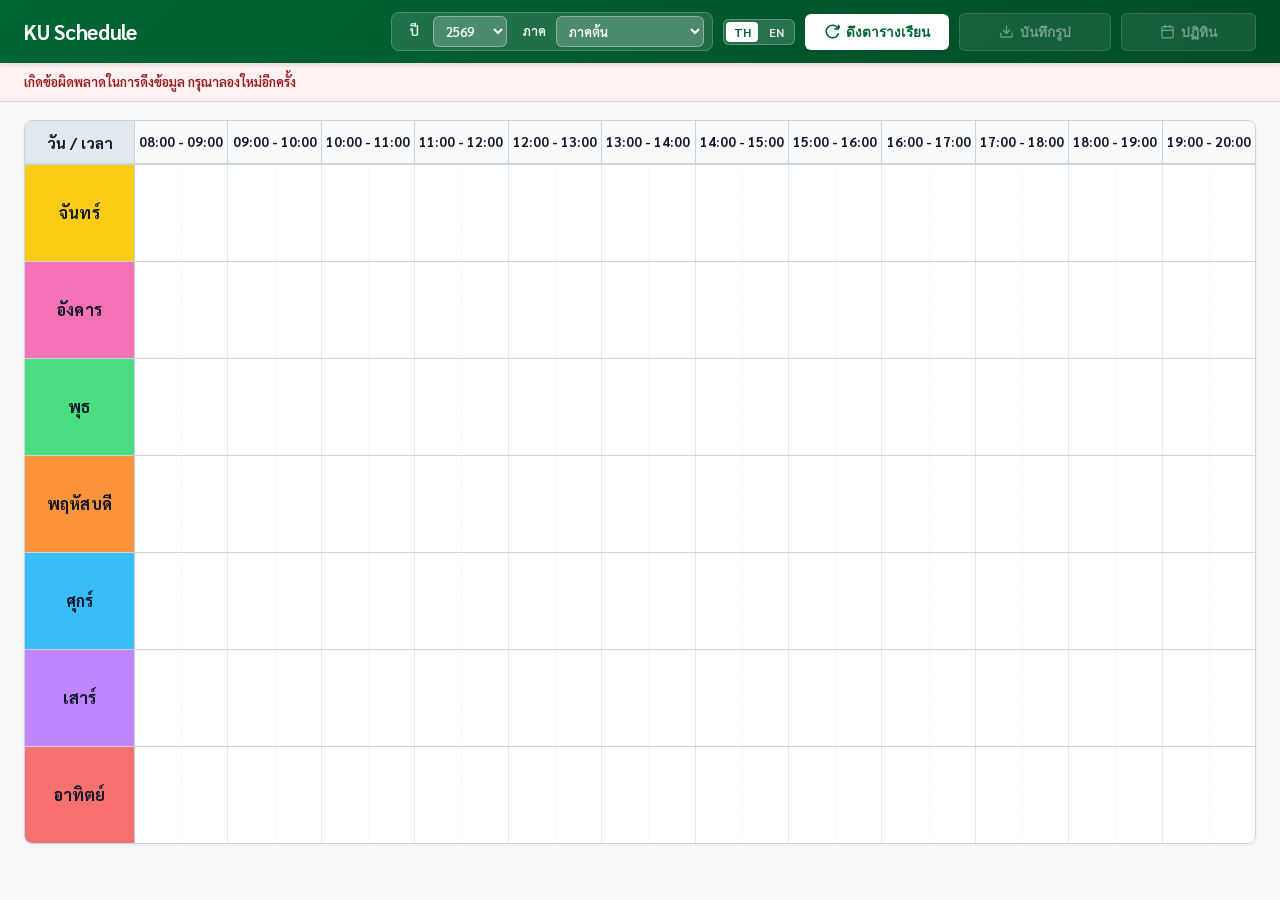
==== index.html @ 439f4f0d "feat: add core application logic, styling, and UI components for KU Schedule" ====
<!DOCTYPE html>
<html lang="th">

<head>
  <meta charset="UTF-8">
  <meta name="viewport" content="width=device-width, initial-scale=1.0">
  <title>KU Schedule - ตารางเรียน มก.</title>
  <link rel="preconnect" href="https://fonts.googleapis.com">
  <link rel="preconnect" href="https://fonts.gstatic.com" crossorigin>
  <link href="https://fonts.googleapis.com/css2?family=Sarabun:wght@400;500;600;700&display=swap" rel="stylesheet">
  <link rel="stylesheet" href="css/base.css">
  <link rel="stylesheet" href="css/header.css">
  <link rel="stylesheet" href="css/grid.css">
  <link rel="stylesheet" href="css/export.css">
  <link rel="stylesheet" href="css/modal.css">
</head>

<body>
  <div class="app-container">
    <header class="app-header">
      <div class="header-left">
        <h1 class="brand-title">KU Schedule</h1>
      </div>
      <div class="header-right">
        <div id="termSelectors" class="term-selectors">
          <div class="selector-item">
            <label for="yearSelect" id="yearLabel" class="selector-label">ปี</label>
            <select id="yearSelect" class="term-select" title="เลือกปีการศึกษา"></select>
          </div>
          <div class="selector-item">
            <label for="semesterSelect" id="semesterLabel" class="selector-label">ภาค</label>
            <select id="semesterSelect" class="term-select" title="เลือกภาคเรียน">
              <option value="1">ภาคต้น</option>
              <option value="2">ภาคปลาย</option>
              <option value="0">ภาคฤดูร้อน</option>
            </select>
          </div>
        </div>

        <div class="lang-switch" id="langSwitch" title="เปลี่ยนภาษา / Switch Language">
          <button type="button" id="langThBtn" class="lang-btn active" title="ภาษาไทย">TH</button>
          <button type="button" id="langEnBtn" class="lang-btn" title="English">EN</button>
        </div>

        <button id="fetchBtn" class="btn btn-primary" title="ดึงข้อมูลตารางเรียนจาก My KU">
          <svg class="icon spin-icon" viewBox="0 0 24 24" width="15" height="15" fill="none" stroke="currentColor" stroke-width="2.5" stroke-linecap="round" stroke-linejoin="round">
            <path d="M21.5 2v6h-6M21.34 15.57a10 10 0 1 1-.57-8.38l5.67-5.19" />
          </svg>
          <span id="fetchBtnText">ดึงตารางเรียน</span>
        </button>

        <button id="exportBtn" class="btn btn-secondary" title="บันทึกตารางเรียนเป็นรูปภาพ (PNG)" disabled>
          <svg class="icon spin-icon-export hidden" viewBox="0 0 24 24" width="15" height="15" fill="none" stroke="currentColor" stroke-width="2.5" stroke-linecap="round" stroke-linejoin="round">
            <path d="M21.5 2v6h-6M21.34 15.57a10 10 0 1 1-.57-8.38l5.67-5.19" />
          </svg>
          <svg class="icon export-default-icon" viewBox="0 0 24 24" width="15" height="15" fill="none" stroke="currentColor" stroke-width="2" stroke-linecap="round" stroke-linejoin="round">
            <path d="M21 15v4a2 2 0 0 1-2 2H5a2 2 0 0 1-2-2v-4" />
            <polyline points="7 10 12 15 17 10" />
            <line x1="12" y1="15" x2="12" y2="3" />
          </svg>
          <span id="exportBtnText">บันทึกรูป</span>
        </button>

        <button id="exportIcsBtn" class="btn btn-secondary" title="ส่งออกตารางเรียนไปยัง Google Calendar (.ics)" disabled>
          <svg class="icon spin-icon-export-ics hidden" viewBox="0 0 24 24" width="15" height="15" fill="none" stroke="currentColor" stroke-width="2.5" stroke-linecap="round" stroke-linejoin="round">
            <path d="M21.5 2v6h-6M21.34 15.57a10 10 0 1 1-.57-8.38l5.67-5.19" />
          </svg>
          <svg class="icon export-ics-default-icon" viewBox="0 0 24 24" width="15" height="15" fill="none" stroke="currentColor" stroke-width="2" stroke-linecap="round" stroke-linejoin="round">
            <rect x="3" y="4" width="18" height="18" rx="2" ry="2" />
            <line x1="16" y1="2" x2="16" y2="6" />
            <line x1="8" y1="2" x2="8" y2="6" />
            <line x1="3" y1="10" x2="21" y2="10" />
          </svg>
          <span id="exportIcsBtnText">ปฏิทิน</span>
        </button>
      </div>
    </header>

    <div id="alertBox" class="alert-box hidden" role="alert">
      <div class="alert-content">
        <span id="alertMessage">กรุณาล็อกอินเข้าสู่ระบบ My KU ที่หน้าเว็บก่อนใช้งาน</span>
      </div>
      <a id="alertLink" href="https://my.ku.th" target="_blank" class="alert-btn">ไปยังหน้า my.ku.th ↗</a>
    </div>

    <main class="schedule-container">
      <div id="scheduleCaptureArea" class="schedule-capture-area">
        <div id="exportHeader" class="export-header hidden-on-screen">
          <div class="export-header-left">
            <div class="export-brand">KU Schedule</div>
          </div>
          <div class="export-header-right">
            <span id="exportTerm" class="export-badge"></span>
          </div>
        </div>

        <div class="schedule-table" id="scheduleTable">
          <div class="time-header-row">
            <div class="day-corner" id="dayCorner">วัน / เวลา</div>
            <div class="hours-track" id="hoursTrack"></div>
          </div>

          <div class="days-body" id="daysBody"></div>
        </div>

        <div id="exportFooter" class="export-footer hidden-on-screen">
          <span id="exportTimestamp">ข้อมูลจาก my.ku.th</span>
          <span id="exportCredit" class="export-credit">สร้างโดย KU Schedule Chrome Extension</span>
        </div>
      </div>
    </main>
  </div>

  <!-- Modal ตั้งค่าการส่งออกปฏิทิน (.ics) -->
  <div id="icsModal" class="modal-backdrop hidden" role="dialog" aria-modal="true" aria-labelledby="icsModalTitle">
    <div class="modal-container">
      <div class="modal-header">
        <div class="modal-title-wrap">
          <h2 id="icsModalTitle" class="modal-title">ตั้งค่าการส่งออกปฏิทิน</h2>
          <p id="icsModalSubtitle" class="modal-subtitle">เลือกรูปแบบชื่อรายการที่จะแสดงใน Google Calendar</p>
        </div>
        <button type="button" id="icsModalCloseBtn" class="modal-close-btn" aria-label="Close" title="ปิด">&times;</button>
      </div>

      <div class="modal-body">
        <div class="modal-field">
          <label for="icsFormatSelect" id="icsFormatLabel" class="modal-label">รูปแบบชื่อวิชา:</label>
          <select id="icsFormatSelect" class="modal-select"></select>
        </div>

        <div class="modal-preview-box">
          <div id="icsPreviewLabel" class="preview-title">ตัวอย่างการแสดงผล:</div>
          <div id="icsPreviewText" class="preview-content"></div>
        </div>

        <div id="modalSyncProgress" class="modal-sync-progress hidden">
          <span class="sync-dot"></span>
          <span id="modalSyncProgressText">กำลังเชื่อมต่อ Google Calendar...</span>
        </div>
      </div>

      <div class="modal-footer">
        <button type="button" id="icsModalCancelBtn" class="btn btn-modal-cancel">ยกเลิก</button>
        <div class="modal-footer-actions">
          <button type="button" id="icsModalDownloadBtn" class="btn btn-modal-download" title="ดาวน์โหลดไฟล์ .ics สำหรับนำเข้าด้วยตนเอง">
            <svg class="icon" viewBox="0 0 24 24" width="15" height="15" fill="none" stroke="currentColor" stroke-width="2" stroke-linecap="round" stroke-linejoin="round">
              <path d="M21 15v4a2 2 0 0 1-2 2H5a2 2 0 0 1-2-2v-4" />
              <polyline points="7 10 12 15 17 10" />
              <line x1="12" y1="15" x2="12" y2="3" />
            </svg>
            <span id="icsModalDownloadBtnText">ดาวน์โหลด .ics</span>
          </button>
          <button type="button" id="icsModalSyncBtn" class="btn btn-modal-confirm" title="ซิงค์ตารางเรียนเข้า Google Calendar โดยตรง">
            <svg class="icon sync-spin-icon spin-icon hidden" viewBox="0 0 24 24" width="15" height="15" fill="none" stroke="currentColor" stroke-width="2.5" stroke-linecap="round" stroke-linejoin="round">
              <path d="M21.5 2v6h-6M21.34 15.57a10 10 0 1 1-.57-8.38l5.67-5.19" />
            </svg>
            <svg class="icon gcal-icon" viewBox="0 0 24 24" width="15" height="15" fill="none" stroke="currentColor" stroke-width="2" stroke-linecap="round" stroke-linejoin="round">
              <rect x="3" y="4" width="18" height="18" rx="2" ry="2" />
              <line x1="16" y1="2" x2="16" y2="6" />
              <line x1="8" y1="2" x2="8" y2="6" />
              <line x1="3" y1="10" x2="21" y2="10" />
            </svg>
            <span id="icsModalSyncBtnText">ซิงค์เข้า Google Calendar</span>
          </button>
        </div>
      </div>
    </div>
  </div>

  <script src="lib/html2canvas.min.js"></script>
  <script src="js/i18n.js"></script>
  <script src="js/utils.js"></script>
  <script src="js/storage.js"></script>
  <script src="js/api.js"></script>
  <script src="js/grid.js"></script>
  <script src="js/export-png.js"></script>
  <script src="js/export-ics.js"></script>
  <script src="js/google-calendar.js"></script>
  <script src="js/app.js"></script>
</body>

</html>
---- css/base.css ----
:root {
  --ku-green: #006633;
  --ku-green-dark: #004d26;
  --bg-main: #f8fafc;
  --border-color: #cbd5e1;
  --text-main: #1e293b;
  --text-muted: #64748b;
  --font-sans: "Sarabun", "Leelawadee UI", "Thonburi", -apple-system, sans-serif;
}

* {
  box-sizing: border-box;
  margin: 0;
  padding: 0;
}

body {
  width: 100%;
  min-width: 900px;
  min-height: 100vh;
  background-color: var(--bg-main);
  color: var(--text-main);
  font-family: var(--font-sans);
  font-size: 14.5px;
  line-height: 1.4;
  overflow-x: auto;
  overflow-y: auto;
  user-select: none;
  -webkit-font-smoothing: antialiased;
  -moz-osx-font-smoothing: grayscale;
  text-rendering: optimizeLegibility;
}

.hidden {
  display: none !important;
}

.hidden-on-screen {
  display: none !important;
}

.app-container {
  width: 100%;
  margin: 0 auto;
  padding-bottom: 30px;
}

/* Alert Box */
.alert-box {
  display: flex;
  align-items: center;
  justify-content: space-between;
  background-color: #fef2f2;
  border-bottom: 1px solid #fecaca;
  color: #991b1b;
  padding: 10px 24px;
  font-size: 13px;
}

.alert-box.alert-success {
  background-color: #f0fdf4;
  border-bottom: 1px solid #bbf7d0;
  color: #166534;
}

.alert-content {
  font-weight: 600;
}

.alert-btn {
  background-color: #dc2626;
  color: #ffffff;
  padding: 5px 12px;
  border-radius: 4px;
  text-decoration: none;
  font-weight: 600;
  font-size: 12px;
}

.alert-btn:hover {
  background-color: #b91c1c;
}
---- css/header.css ----
.app-header {
  display: flex;
  justify-content: space-between;
  align-items: center;
  padding: 12px 24px;
  background: linear-gradient(135deg, var(--ku-green) 0%, var(--ku-green-dark) 100%);
  color: #ffffff;
  box-shadow: 0 2px 5px rgba(0, 0, 0, 0.12);
  position: sticky;
  top: 0;
  z-index: 50;
}

.header-left {
  display: flex;
  align-items: center;
  gap: 16px;
  min-width: 0;
  flex: 1;
}

.brand-title {
  font-size: 21px;
  font-weight: 700;
  letter-spacing: -0.3px;
  white-space: nowrap;
}

.header-right {
  display: flex;
  align-items: center;
  gap: 10px;
  flex-shrink: 0;
}

.term-selectors {
  display: flex;
  align-items: center;
  gap: 10px;
  background-color: rgba(255, 255, 255, 0.12);
  padding: 3px 8px;
  border-radius: 8px;
  border: 1px solid rgba(255, 255, 255, 0.2);
}

.selector-item {
  display: flex;
  align-items: center;
  gap: 5px;
}

.selector-label {
  font-size: 13px;
  font-weight: 600;
  color: #f0fdf4;
  white-space: nowrap;
  display: inline-block;
  text-align: center;
}

#yearLabel {
  min-width: 28px;
}

#semesterLabel {
  min-width: 34px;
}

.term-select {
  background-color: rgba(255, 255, 255, 0.2);
  color: #ffffff;
  border: 1px solid rgba(255, 255, 255, 0.35);
  border-radius: 6px;
  padding: 5px 8px;
  font-size: 13px;
  font-family: var(--font-sans);
  font-weight: 600;
  cursor: pointer;
  outline: none;
  transition: all 0.15s ease;
  box-sizing: border-box;
}

#yearSelect {
  width: 74px;
  min-width: 74px;
}

#semesterSelect {
  width: 148px;
  min-width: 148px;
}

.term-select:hover {
  background-color: rgba(255, 255, 255, 0.28);
}

.term-select:focus {
  border-color: #ffffff;
  background-color: rgba(255, 255, 255, 0.25);
  box-shadow: 0 0 0 2px rgba(255, 255, 255, 0.25);
}

.term-select option {
  background-color: #ffffff;
  color: #1e293b;
  font-weight: 500;
}

.lang-switch {
  display: flex;
  align-items: center;
  background-color: rgba(255, 255, 255, 0.16);
  border: 1px solid rgba(255, 255, 255, 0.25);
  border-radius: 6px;
  padding: 2px;
  gap: 2px;
  flex-shrink: 0;
}

.lang-btn {
  background: transparent;
  border: none;
  color: rgba(255, 255, 255, 0.85);
  font-family: var(--font-sans);
  font-size: 12px;
  font-weight: 700;
  padding: 4px 0;
  width: 32px;
  min-width: 32px;
  text-align: center;
  border-radius: 4px;
  cursor: pointer;
  transition: all 0.15s ease;
  line-height: 1;
  display: inline-flex;
  align-items: center;
  justify-content: center;
}

.lang-btn:hover {
  color: #ffffff;
  background-color: rgba(255, 255, 255, 0.15);
}

.lang-btn.active {
  background-color: #ffffff;
  color: var(--ku-green);
  box-shadow: 0 1px 2px rgba(0, 0, 0, 0.12);
}

/* Header Action Buttons */
.btn {
  display: inline-flex;
  align-items: center;
  justify-content: center;
  gap: 6px;
  padding: 7px 14px;
  font-size: 13.5px;
  font-weight: 600;
  border-radius: 6px;
  border: none;
  cursor: pointer;
  transition: all 0.15s ease;
  white-space: nowrap;
  flex-shrink: 0;
  box-sizing: border-box;
}

#fetchBtn {
  width: 144px;
  min-width: 144px;
}

#exportBtn {
  width: 152px;
  min-width: 152px;
}

#exportIcsBtn {
  width: 135px;
  min-width: 135px;
}

.btn .icon {
  flex-shrink: 0;
}

.btn-primary {
  background-color: #ffffff;
  color: var(--ku-green);
  box-shadow: 0 1px 3px rgba(0, 0, 0, 0.1);
}

.btn-primary:hover {
  background-color: #f1f5f9;
  transform: translateY(-1px);
}

.btn-primary:disabled {
  opacity: 0.7;
  cursor: not-allowed;
}

.btn-secondary {
  background-color: rgba(255, 255, 255, 0.18);
  color: #ffffff;
  border: 1px solid rgba(255, 255, 255, 0.35);
}

.btn-secondary:hover:not(:disabled) {
  background-color: rgba(255, 255, 255, 0.28);
  transform: translateY(-1px);
}

.btn-secondary:disabled {
  opacity: 0.45;
  cursor: not-allowed;
  transform: none;
}

@keyframes spin {
  100% {
    transform: rotate(360deg);
  }
}

.spin-icon.spinning,
.spin-icon-export.spinning,
.spin-icon-export-ics.spinning {
  animation: spin 0.8s linear infinite;
}
---- css/grid.css ----
.schedule-container {
  padding: 18px 24px;
}

.schedule-capture-area {
  width: 100%;
}

.schedule-table {
  background-color: #ffffff;
  border: 1px solid var(--border-color);
  border-radius: 8px;
  overflow: hidden;
  box-shadow: 0 1px 4px rgba(0, 0, 0, 0.06);
}

.time-header-row {
  display: flex;
  height: 44px;
  background-color: #f1f5f9;
  border-bottom: 2px solid var(--border-color);
  font-weight: 700;
  color: #0f172a;
}

.day-corner {
  width: 110px;
  min-width: 110px;
  max-width: 110px;
  flex-shrink: 0;
  box-sizing: border-box;
  display: flex;
  align-items: center;
  justify-content: center;
  border-right: 1px solid var(--border-color);
  background-color: #e2e8f0;
  font-size: 15px;
  font-weight: 700;
  color: #0f172a;
}

.hours-track {
  flex: 1;
  display: flex;
}

.hour-cell {
  flex: 1;
  display: flex;
  align-items: center;
  justify-content: center;
  padding: 2px 4px;
  border-right: 1px solid var(--border-color);
  color: #0f172a;
  text-align: center;
  background-color: #f8fafc;
  position: relative;
  overflow: hidden;
}

.hour-cell:last-child {
  border-right: none;
}

.period-range {
  font-size: 13.5px;
  font-weight: 700;
  color: #0f172a;
  line-height: 1.2;
  white-space: nowrap;
}

.days-body {
  display: flex;
  flex-direction: column;
}

.day-row {
  display: flex;
  min-height: 96px;
  border-bottom: 1px solid var(--border-color);
  position: relative;
  background-color: #ffffff;
}

.day-row:last-child {
  border-bottom: none;
}

.day-label {
  width: 110px;
  min-width: 110px;
  max-width: 110px;
  flex-shrink: 0;
  box-sizing: border-box;
  display: flex;
  align-items: center;
  justify-content: center;
  border-right: 1px solid var(--border-color);
  font-weight: 700;
  font-size: 16px;
  letter-spacing: 0.2px;
  background-color: #f8fafc;
  color: #0f172a;
}

.day-mon .day-label {
  background-color: #FACC15;
  color: #0f172a;
}

.day-tue .day-label {
  background-color: #F472B6;
  color: #0f172a;
}

.day-wed .day-label {
  background-color: #4ADE80;
  color: #0f172a;
}

.day-thu .day-label {
  background-color: #FB923C;
  color: #0f172a;
}

.day-fri .day-label {
  background-color: #38BDF8;
  color: #0f172a;
}

.day-sat .day-label {
  background-color: #C084FC;
  color: #0f172a;
}

.day-sun .day-label {
  background-color: #F87171;
  color: #0f172a;
}

.day-track {
  flex: 1;
  position: relative;
  min-height: 96px;
}

.day-track-bg {
  position: absolute;
  top: 0;
  left: 0;
  right: 0;
  bottom: 0;
  display: flex;
  pointer-events: none;
}

.day-track-col {
  flex: 1;
  border-right: 1px solid #e2e8f0;
  height: 100%;
  position: relative;
}

.day-track-col::after {
  content: "";
  position: absolute;
  left: 50%;
  top: 0;
  bottom: 0;
  border-right: 1px dashed #f1f5f9;
  pointer-events: none;
}

.day-track-col:last-child {
  border-right: none;
}

.course-block {
  position: absolute;
  top: 5px;
  height: calc(100% - 10px);
  border-radius: 6px;
  border-left: 5px solid;
  padding: 4px 10px;
  overflow: hidden;
  display: flex;
  flex-direction: column;
  justify-content: center;
  gap: 2px;
  box-shadow: 0 1px 3px rgba(0, 0, 0, 0.1);
  text-align: center;
  color: #0f172a;
}

.course-code {
  font-size: 14.5px;
  font-weight: 600;
  white-space: nowrap;
  overflow: hidden;
  text-overflow: ellipsis;
  line-height: 1.25;
  text-align: center;
  letter-spacing: 0.1px;
  color: #0f172a;
  padding: 0 2px;
}

.course-name {
  font-size: 14px;
  font-weight: 600;
  white-space: nowrap;
  overflow: hidden;
  text-overflow: ellipsis;
  line-height: 1.35;
  text-align: center;
  color: #0f172a;
  padding: 1px 4px 3px 4px;
}

.course-meta {
  font-size: 13px;
  font-weight: 600;
  white-space: nowrap;
  overflow: hidden;
  text-overflow: ellipsis;
  line-height: 1.25;
  text-align: center;
  color: #0f172a;
  padding: 0 2px;
}
---- css/export.css ----
.export-header {
  display: none;
  background: var(--ku-green);
  color: #ffffff;
  padding: 16px 22px;
  border-radius: 8px 8px 0 0;
  justify-content: space-between;
  align-items: center;
}

.export-brand {
  font-size: 20px;
  font-weight: 700;
  letter-spacing: -0.3px;
}

.export-header-right {
  display: flex;
  align-items: center;
  gap: 12px;
}

.export-badge {
  background: rgba(255, 255, 255, 0.22);
  padding: 5px 12px;
  border-radius: 4px;
  font-size: 13px;
  font-weight: 600;
}

.export-footer {
  display: none;
  background: #f8fafc;
  border: 1px solid var(--border-color);
  border-top: none;
  padding: 10px 20px;
  border-radius: 0 0 8px 8px;
  justify-content: space-between;
  align-items: center;
  font-size: 11px;
  color: var(--text-muted);
}

.export-credit {
  font-weight: 500;
}

.is-exporting .export-header {
  display: flex !important;
}

.is-exporting .export-footer {
  display: flex !important;
}
---- css/modal.css ----
/* ==========================================================================
   ICS Export Modal
   ========================================================================== */
.modal-backdrop {
  position: fixed;
  top: 0;
  left: 0;
  width: 100vw;
  height: 100vh;
  background-color: rgba(15, 23, 42, 0.5);
  backdrop-filter: blur(4px);
  -webkit-backdrop-filter: blur(4px);
  display: flex;
  align-items: center;
  justify-content: center;
  z-index: 1000;
  animation: modalFadeIn 0.15s ease-out;
}

.modal-container {
  background: #ffffff;
  border-radius: 12px;
  width: 92%;
  max-width: 520px;
  box-shadow: 0 20px 25px -5px rgba(0, 0, 0, 0.15), 0 10px 10px -5px rgba(0, 0, 0, 0.04);
  border: 1px solid #e2e8f0;
  overflow: hidden;
  animation: modalScaleUp 0.15s ease-out;
}

@keyframes modalFadeIn {
  from { opacity: 0; }
  to { opacity: 1; }
}

@keyframes modalScaleUp {
  from { opacity: 0; transform: scale(0.95); }
  to { opacity: 1; transform: scale(1); }
}

.modal-header {
  display: flex;
  justify-content: space-between;
  align-items: flex-start;
  padding: 18px 20px 14px;
  border-bottom: 1px solid #f1f5f9;
}

.modal-title-wrap {
  min-width: 0;
}

.modal-title {
  font-size: 16px;
  font-weight: 700;
  color: #0f172a;
}

.modal-subtitle {
  font-size: 13px;
  color: var(--text-muted);
  margin-top: 3px;
}

.modal-close-btn {
  background: transparent;
  border: none;
  font-size: 22px;
  line-height: 1;
  color: #94a3b8;
  cursor: pointer;
  border-radius: 6px;
  padding: 2px 6px;
  transition: all 0.15s;
}

.modal-close-btn:hover {
  color: #0f172a;
  background-color: #f1f5f9;
}

.modal-body {
  padding: 18px 20px;
  display: flex;
  flex-direction: column;
  gap: 14px;
}

.modal-field {
  display: flex;
  flex-direction: column;
  gap: 6px;
}

.modal-label {
  font-size: 13px;
  font-weight: 600;
  color: #334155;
}

.modal-select {
  padding: 9px 12px;
  border-radius: 6px;
  border: 1.5px solid #cbd5e1;
  font-size: 13.5px;
  font-family: var(--font-sans);
  color: #1e293b;
  background-color: #ffffff;
  outline: none;
  transition: all 0.15s;
  cursor: pointer;
}

.modal-select:hover {
  border-color: #94a3b8;
}

.modal-select:focus {
  border-color: var(--ku-green);
  box-shadow: 0 0 0 3px rgba(0, 102, 51, 0.15);
}

.modal-select option {
  font-weight: 500;
  color: #1e293b;
  background-color: #ffffff;
  padding: 4px 6px;
}

.modal-preview-box {
  background: #f8fafc;
  border: 1px dashed #cbd5e1;
  border-radius: 8px;
  padding: 12px 14px;
}

.preview-title {
  font-size: 11.5px;
  font-weight: 600;
  text-transform: uppercase;
  letter-spacing: 0.5px;
  color: #64748b;
  margin-bottom: 5px;
}

.preview-content {
  font-size: 14px;
  font-weight: 600;
  color: var(--ku-green-dark);
  word-break: break-word;
}

.modal-footer {
  display: flex;
  justify-content: space-between;
  align-items: center;
  gap: 12px;
  padding: 14px 20px 18px;
  border-top: 1px solid #f1f5f9;
  background: #fafafa;
}

.modal-footer-actions {
  display: flex;
  align-items: center;
  gap: 8px;
}

.btn-modal-cancel {
  background: transparent;
  color: #64748b;
  border: 1px solid #cbd5e1;
  padding: 8px 14px;
  font-size: 13.5px;
  white-space: nowrap;
}

.btn-modal-cancel:hover {
  background-color: #f1f5f9;
  border-color: #94a3b8;
  color: #0f172a;
}

.btn-modal-download {
  background: #ffffff;
  color: var(--ku-green-dark);
  border: 1.5px solid var(--ku-green);
  padding: 8px 14px;
  font-size: 13.5px;
  font-weight: 600;
  display: inline-flex;
  align-items: center;
  gap: 6px;
  border-radius: 6px;
  cursor: pointer;
  transition: all 0.15s;
  box-shadow: 0 1px 2px rgba(0, 102, 51, 0.06);
  white-space: nowrap;
}

.btn-modal-download:hover {
  background-color: #f0fdf4;
  border-color: var(--ku-green-dark);
  color: var(--ku-green-dark);
}

.modal-sync-progress {
  display: flex;
  align-items: center;
  gap: 8px;
  background-color: #f0fdf4;
  border: 1px solid #bbf7d0;
  border-radius: 6px;
  padding: 9px 12px;
  font-size: 13px;
  color: #166534;
  font-weight: 500;
  animation: modalFadeIn 0.2s ease-out;
}

.sync-dot {
  width: 8px;
  height: 8px;
  background-color: var(--ku-green);
  border-radius: 50%;
  flex-shrink: 0;
  animation: pulseDot 1s infinite alternate;
}

@keyframes pulseDot {
  from { opacity: 0.3; transform: scale(0.85); }
  to { opacity: 1; transform: scale(1.15); }
}

.btn-modal-confirm {
  background-color: var(--ku-green);
  color: #ffffff;
  border: none;
  padding: 8px 16px;
  font-size: 13.5px;
  font-weight: 600;
  display: inline-flex;
  align-items: center;
  gap: 6px;
  box-shadow: 0 1px 2px rgba(0, 0, 0, 0.08);
  white-space: nowrap;
}

.btn-modal-confirm:hover {
  background-color: var(--ku-green-dark);
}
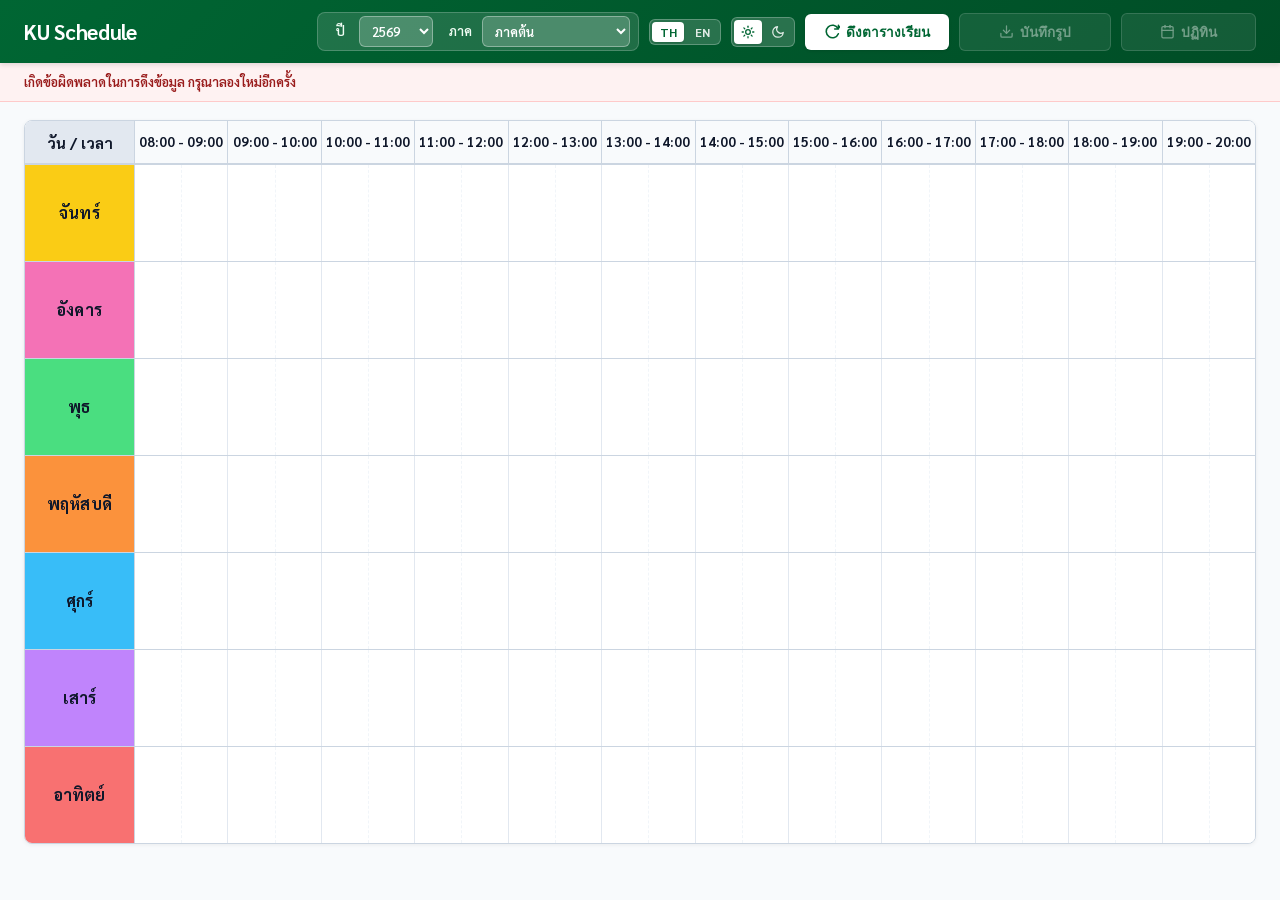
==== commit ed98ae2a: "feat: add initial project structure and UI styles for KU Schedule" ====
--- a/index.html
+++ b/index.html
@@ -42,6 +42,27 @@
           <button type="button" id="langEnBtn" class="lang-btn" title="English">EN</button>
         </div>
 
+        <div class="theme-switch" id="themeSwitch" title="เปลี่ยนธีม สว่าง/มืด / Switch Theme">
+          <button type="button" id="themeLightBtn" class="theme-btn active" title="โหมดสว่าง (ขาว)" aria-label="โหมดสว่าง">
+            <svg class="icon icon-sun" viewBox="0 0 24 24" width="14" height="14" fill="none" stroke="currentColor" stroke-width="2.2" stroke-linecap="round" stroke-linejoin="round">
+              <circle cx="12" cy="12" r="4"></circle>
+              <line x1="12" y1="2" x2="12" y2="4"></line>
+              <line x1="12" y1="20" x2="12" y2="22"></line>
+              <line x1="4.93" y1="4.93" x2="6.34" y2="6.34"></line>
+              <line x1="17.66" y1="17.66" x2="19.07" y2="19.07"></line>
+              <line x1="2" y1="12" x2="4" y2="12"></line>
+              <line x1="20" y1="12" x2="22" y2="12"></line>
+              <line x1="4.93" y1="19.07" x2="6.34" y2="17.66"></line>
+              <line x1="17.66" y1="6.34" x2="19.07" y2="4.93"></line>
+            </svg>
+          </button>
+          <button type="button" id="themeDarkBtn" class="theme-btn" title="โหมดมืด (ดำ)" aria-label="โหมดมืด">
+            <svg class="icon icon-moon" viewBox="0 0 24 24" width="14" height="14" fill="none" stroke="currentColor" stroke-width="2.2" stroke-linecap="round" stroke-linejoin="round">
+              <path d="M21 12.79A9 9 0 1 1 11.21 3 7 7 0 0 0 21 12.79z"></path>
+            </svg>
+          </button>
+        </div>
+
         <button id="fetchBtn" class="btn btn-primary" title="ดึงข้อมูลตารางเรียนจาก My KU">
           <svg class="icon spin-icon" viewBox="0 0 24 24" width="15" height="15" fill="none" stroke="currentColor" stroke-width="2.5" stroke-linecap="round" stroke-linejoin="round">
             <path d="M21.5 2v6h-6M21.34 15.57a10 10 0 1 1-.57-8.38l5.67-5.19" />
@@ -142,7 +163,7 @@
       <div class="modal-footer">
         <button type="button" id="icsModalCancelBtn" class="btn btn-modal-cancel">ยกเลิก</button>
         <div class="modal-footer-actions">
-          <button type="button" id="icsModalDownloadBtn" class="btn btn-modal-download" title="ดาวน์โหลดไฟล์ .ics สำหรับนำเข้าด้วยตนเอง">
+          <button type="button" id="icsModalDownloadBtn" class="btn btn-modal-confirm" title="ดาวน์โหลดไฟล์ .ics สำหรับนำเข้าด้วยตนเอง">
             <svg class="icon" viewBox="0 0 24 24" width="15" height="15" fill="none" stroke="currentColor" stroke-width="2" stroke-linecap="round" stroke-linejoin="round">
               <path d="M21 15v4a2 2 0 0 1-2 2H5a2 2 0 0 1-2-2v-4" />
               <polyline points="7 10 12 15 17 10" />
@@ -150,7 +171,7 @@
             </svg>
             <span id="icsModalDownloadBtnText">ดาวน์โหลด .ics</span>
           </button>
-          <button type="button" id="icsModalSyncBtn" class="btn btn-modal-confirm" title="ซิงค์ตารางเรียนเข้า Google Calendar โดยตรง">
+          <button type="button" id="icsModalSyncBtn" class="btn btn-modal-confirm hidden" title="ซิงค์ตารางเรียนเข้า Google Calendar โดยตรง" style="display: none;">
             <svg class="icon sync-spin-icon spin-icon hidden" viewBox="0 0 24 24" width="15" height="15" fill="none" stroke="currentColor" stroke-width="2.5" stroke-linecap="round" stroke-linejoin="round">
               <path d="M21.5 2v6h-6M21.34 15.57a10 10 0 1 1-.57-8.38l5.67-5.19" />
             </svg>
--- a/css/base.css
+++ b/css/base.css
@@ -6,6 +6,13 @@
   --text-main: #1e293b;
   --text-muted: #64748b;
   --font-sans: "Sarabun", "Leelawadee UI", "Thonburi", -apple-system, sans-serif;
+}
+
+[data-theme="dark"] {
+  --bg-main: #0b1120;
+  --border-color: #334155;
+  --text-main: #f1f5f9;
+  --text-muted: #94a3b8;
 }
 
 * {
@@ -80,3 +87,15 @@
 .alert-btn:hover {
   background-color: #b91c1c;
 }
+
+[data-theme="dark"] .alert-box {
+  background-color: #450a0a;
+  border-bottom: 1px solid #7f1d1d;
+  color: #fca5a5;
+}
+
+[data-theme="dark"] .alert-box.alert-success {
+  background-color: #052e16;
+  border-bottom: 1px solid #14532d;
+  color: #86efac;
+}
--- a/css/header.css
+++ b/css/header.css
@@ -149,6 +149,46 @@
   box-shadow: 0 1px 2px rgba(0, 0, 0, 0.12);
 }
 
+.theme-switch {
+  display: flex;
+  align-items: center;
+  background-color: rgba(255, 255, 255, 0.16);
+  border: 1px solid rgba(255, 255, 255, 0.25);
+  border-radius: 6px;
+  padding: 2px;
+  gap: 2px;
+  flex-shrink: 0;
+}
+
+.theme-btn {
+  background: transparent;
+  border: none;
+  color: rgba(255, 255, 255, 0.85);
+  padding: 4px 0;
+  width: 28px;
+  min-width: 28px;
+  height: 24px;
+  text-align: center;
+  border-radius: 4px;
+  cursor: pointer;
+  transition: all 0.15s ease;
+  line-height: 1;
+  display: inline-flex;
+  align-items: center;
+  justify-content: center;
+}
+
+.theme-btn:hover {
+  color: #ffffff;
+  background-color: rgba(255, 255, 255, 0.15);
+}
+
+.theme-btn.active {
+  background-color: #ffffff;
+  color: var(--ku-green);
+  box-shadow: 0 1px 2px rgba(0, 0, 0, 0.12);
+}
+
 /* Header Action Buttons */
 .btn {
   display: inline-flex;
@@ -230,3 +270,60 @@
 .spin-icon-export-ics.spinning {
   animation: spin 0.8s linear infinite;
 }
+
+/* Dark Theme Overrides for Header */
+[data-theme="dark"] .app-header {
+  background: linear-gradient(135deg, #063d21 0%, #031e11 100%);
+  box-shadow: 0 2px 8px rgba(0, 0, 0, 0.4);
+  border-bottom: 1px solid #14532d;
+}
+
+[data-theme="dark"] .term-selectors {
+  background-color: rgba(0, 0, 0, 0.25);
+  border-color: rgba(255, 255, 255, 0.15);
+}
+
+[data-theme="dark"] .term-select {
+  background-color: rgba(0, 0, 0, 0.35);
+  border-color: rgba(255, 255, 255, 0.2);
+}
+
+[data-theme="dark"] .term-select:hover {
+  background-color: rgba(0, 0, 0, 0.5);
+}
+
+[data-theme="dark"] .term-select option {
+  background-color: #0f172a;
+  color: #f1f5f9;
+}
+
+[data-theme="dark"] .lang-switch,
+[data-theme="dark"] .theme-switch {
+  background-color: rgba(0, 0, 0, 0.25);
+  border-color: rgba(255, 255, 255, 0.15);
+}
+
+[data-theme="dark"] .lang-btn.active,
+[data-theme="dark"] .theme-btn.active {
+  background-color: #1e293b;
+  color: #34d399;
+  box-shadow: 0 1px 3px rgba(0, 0, 0, 0.3);
+}
+
+[data-theme="dark"] .btn-primary {
+  background-color: #f1f5f9;
+  color: #064e3b;
+}
+
+[data-theme="dark"] .btn-primary:hover {
+  background-color: #ffffff;
+}
+
+[data-theme="dark"] .btn-secondary {
+  background-color: rgba(255, 255, 255, 0.12);
+  border-color: rgba(255, 255, 255, 0.22);
+}
+
+[data-theme="dark"] .btn-secondary:hover:not(:disabled) {
+  background-color: rgba(255, 255, 255, 0.22);
+}
--- a/css/grid.css
+++ b/css/grid.css
@@ -181,7 +181,7 @@
   top: 5px;
   height: calc(100% - 10px);
   border-radius: 6px;
-  border-left: 5px solid;
+  border-left: 5px solid transparent;
   padding: 4px 10px;
   overflow: hidden;
   display: flex;
@@ -193,6 +193,49 @@
   color: #0f172a;
 }
 
+/* Light Theme Course Block Colors */
+.course-mon {
+  background-color: #FEF08A;
+  border-left-color: #CA8A04;
+  color: #0f172a;
+}
+
+.course-tue {
+  background-color: #FBCFE8;
+  border-left-color: #DB2777;
+  color: #0f172a;
+}
+
+.course-wed {
+  background-color: #BBF7D0;
+  border-left-color: #16A34A;
+  color: #0f172a;
+}
+
+.course-thu {
+  background-color: #FED7AA;
+  border-left-color: #EA580C;
+  color: #0f172a;
+}
+
+.course-fri {
+  background-color: #BAE6FD;
+  border-left-color: #0284C7;
+  color: #0f172a;
+}
+
+.course-sat {
+  background-color: #E9D5FF;
+  border-left-color: #9333EA;
+  color: #0f172a;
+}
+
+.course-sun {
+  background-color: #FECACA;
+  border-left-color: #DC2626;
+  color: #0f172a;
+}
+
 .course-code {
   font-size: 14.5px;
   font-weight: 600;
@@ -229,3 +272,140 @@
   color: #0f172a;
   padding: 0 2px;
 }
+
+/* ==========================================================================
+   Dark Theme Overrides for Grid
+   ========================================================================== */
+[data-theme="dark"] .schedule-table {
+  background-color: #111c2e;
+  border-color: #334155;
+  box-shadow: 0 4px 12px rgba(0, 0, 0, 0.4);
+}
+
+[data-theme="dark"] .time-header-row {
+  background-color: #0b1120;
+  border-bottom-color: #334155;
+  color: #f1f5f9;
+}
+
+[data-theme="dark"] .day-corner {
+  border-right-color: #334155;
+  background-color: #162032;
+  color: #f1f5f9;
+}
+
+[data-theme="dark"] .hour-cell {
+  border-right-color: #334155;
+  color: #cbd5e1;
+  background-color: #0f172a;
+}
+
+[data-theme="dark"] .period-range {
+  color: #cbd5e1;
+}
+
+[data-theme="dark"] .day-row {
+  background-color: #111c2e;
+  border-bottom-color: #334155;
+}
+
+[data-theme="dark"] .day-label {
+  border-right-color: #334155;
+  background-color: #162032;
+  color: #f1f5f9;
+}
+
+[data-theme="dark"] .day-mon .day-label {
+  background-color: #ca8a04;
+  color: #0f172a;
+}
+
+[data-theme="dark"] .day-tue .day-label {
+  background-color: #db2777;
+  color: #ffffff;
+}
+
+[data-theme="dark"] .day-wed .day-label {
+  background-color: #16a34a;
+  color: #ffffff;
+}
+
+[data-theme="dark"] .day-thu .day-label {
+  background-color: #ea580c;
+  color: #ffffff;
+}
+
+[data-theme="dark"] .day-fri .day-label {
+  background-color: #0284c7;
+  color: #ffffff;
+}
+
+[data-theme="dark"] .day-sat .day-label {
+  background-color: #9333ea;
+  color: #ffffff;
+}
+
+[data-theme="dark"] .day-sun .day-label {
+  background-color: #dc2626;
+  color: #ffffff;
+}
+
+[data-theme="dark"] .day-track-col {
+  border-right-color: #1e293b;
+}
+
+[data-theme="dark"] .day-track-col::after {
+  border-right-color: #162032;
+}
+
+[data-theme="dark"] .course-block {
+  box-shadow: 0 2px 5px rgba(0, 0, 0, 0.45);
+}
+
+[data-theme="dark"] .course-mon {
+  background-color: #3f3108;
+  border-left-color: #facc15;
+  color: #fef08a;
+}
+
+[data-theme="dark"] .course-tue {
+  background-color: #42122b;
+  border-left-color: #f472b6;
+  color: #fbcfe8;
+}
+
+[data-theme="dark"] .course-wed {
+  background-color: #0b3922;
+  border-left-color: #4ade80;
+  color: #bbf7d0;
+}
+
+[data-theme="dark"] .course-thu {
+  background-color: #431d0b;
+  border-left-color: #fb923c;
+  color: #fed7aa;
+}
+
+[data-theme="dark"] .course-fri {
+  background-color: #0a3348;
+  border-left-color: #38bdf8;
+  color: #bae6fd;
+}
+
+[data-theme="dark"] .course-sat {
+  background-color: #331548;
+  border-left-color: #c084fc;
+  color: #e9d5ff;
+}
+
+[data-theme="dark"] .course-sun {
+  background-color: #441414;
+  border-left-color: #f87171;
+  color: #fecaca;
+}
+
+[data-theme="dark"] .course-code,
+[data-theme="dark"] .course-name,
+[data-theme="dark"] .course-meta {
+  color: inherit;
+}
--- a/css/export.css
+++ b/css/export.css
@@ -52,3 +52,14 @@
 .is-exporting .export-footer {
   display: flex !important;
 }
+
+/* Dark Theme Overrides for Export */
+[data-theme="dark"] .export-header {
+  background: #063d21;
+}
+
+[data-theme="dark"] .export-footer {
+  background: #0b1120;
+  border-color: #334155;
+  color: #94a3b8;
+}
--- a/css/modal.css
+++ b/css/modal.css
@@ -250,3 +250,120 @@
   background-color: var(--ku-green-dark);
 }
 
+/* ==========================================================================
+   Dark Theme Overrides for Modal
+   ========================================================================== */
+[data-theme="dark"] .modal-backdrop {
+  background-color: rgba(0, 0, 0, 0.75);
+}
+
+[data-theme="dark"] .modal-container {
+  background: #1e293b;
+  border-color: #334155;
+  box-shadow: 0 20px 25px -5px rgba(0, 0, 0, 0.6), 0 10px 10px -5px rgba(0, 0, 0, 0.3);
+}
+
+[data-theme="dark"] .modal-header {
+  border-bottom-color: #334155;
+}
+
+[data-theme="dark"] .modal-title {
+  color: #f8fafc;
+}
+
+[data-theme="dark"] .modal-subtitle {
+  color: #94a3b8;
+}
+
+[data-theme="dark"] .modal-close-btn {
+  color: #94a3b8;
+}
+
+[data-theme="dark"] .modal-close-btn:hover {
+  color: #f8fafc;
+  background-color: #334155;
+}
+
+[data-theme="dark"] .modal-label {
+  color: #e2e8f0;
+}
+
+[data-theme="dark"] .modal-select {
+  background-color: #0f172a;
+  color: #f8fafc;
+  border-color: #475569;
+}
+
+[data-theme="dark"] .modal-select:hover {
+  border-color: #64748b;
+}
+
+[data-theme="dark"] .modal-select:focus {
+  border-color: #10b981;
+  box-shadow: 0 0 0 3px rgba(16, 185, 129, 0.2);
+}
+
+[data-theme="dark"] .modal-select option {
+  background-color: #0f172a;
+  color: #f8fafc;
+}
+
+[data-theme="dark"] .modal-preview-box {
+  background: #0f172a;
+  border-color: #475569;
+}
+
+[data-theme="dark"] .preview-title {
+  color: #94a3b8;
+}
+
+[data-theme="dark"] .preview-content {
+  color: #34d399;
+}
+
+[data-theme="dark"] .modal-footer {
+  background: #172033;
+  border-top-color: #334155;
+}
+
+[data-theme="dark"] .btn-modal-cancel {
+  color: #cbd5e1;
+  border-color: #475569;
+}
+
+[data-theme="dark"] .btn-modal-cancel:hover {
+  background-color: #334155;
+  border-color: #64748b;
+  color: #f8fafc;
+}
+
+[data-theme="dark"] .btn-modal-download {
+  background: #0f172a;
+  color: #34d399;
+  border-color: #059669;
+}
+
+[data-theme="dark"] .btn-modal-download:hover {
+  background: #064e3b;
+  border-color: #10b981;
+  color: #a7f3d0;
+}
+
+[data-theme="dark"] .modal-sync-progress {
+  background-color: #064e3b;
+  border-color: #047857;
+  color: #a7f3d0;
+}
+
+[data-theme="dark"] .sync-dot {
+  background-color: #34d399;
+}
+
+[data-theme="dark"] .btn-modal-confirm {
+  background-color: #059669;
+}
+
+[data-theme="dark"] .btn-modal-confirm:hover {
+  background-color: #047857;
+}
+
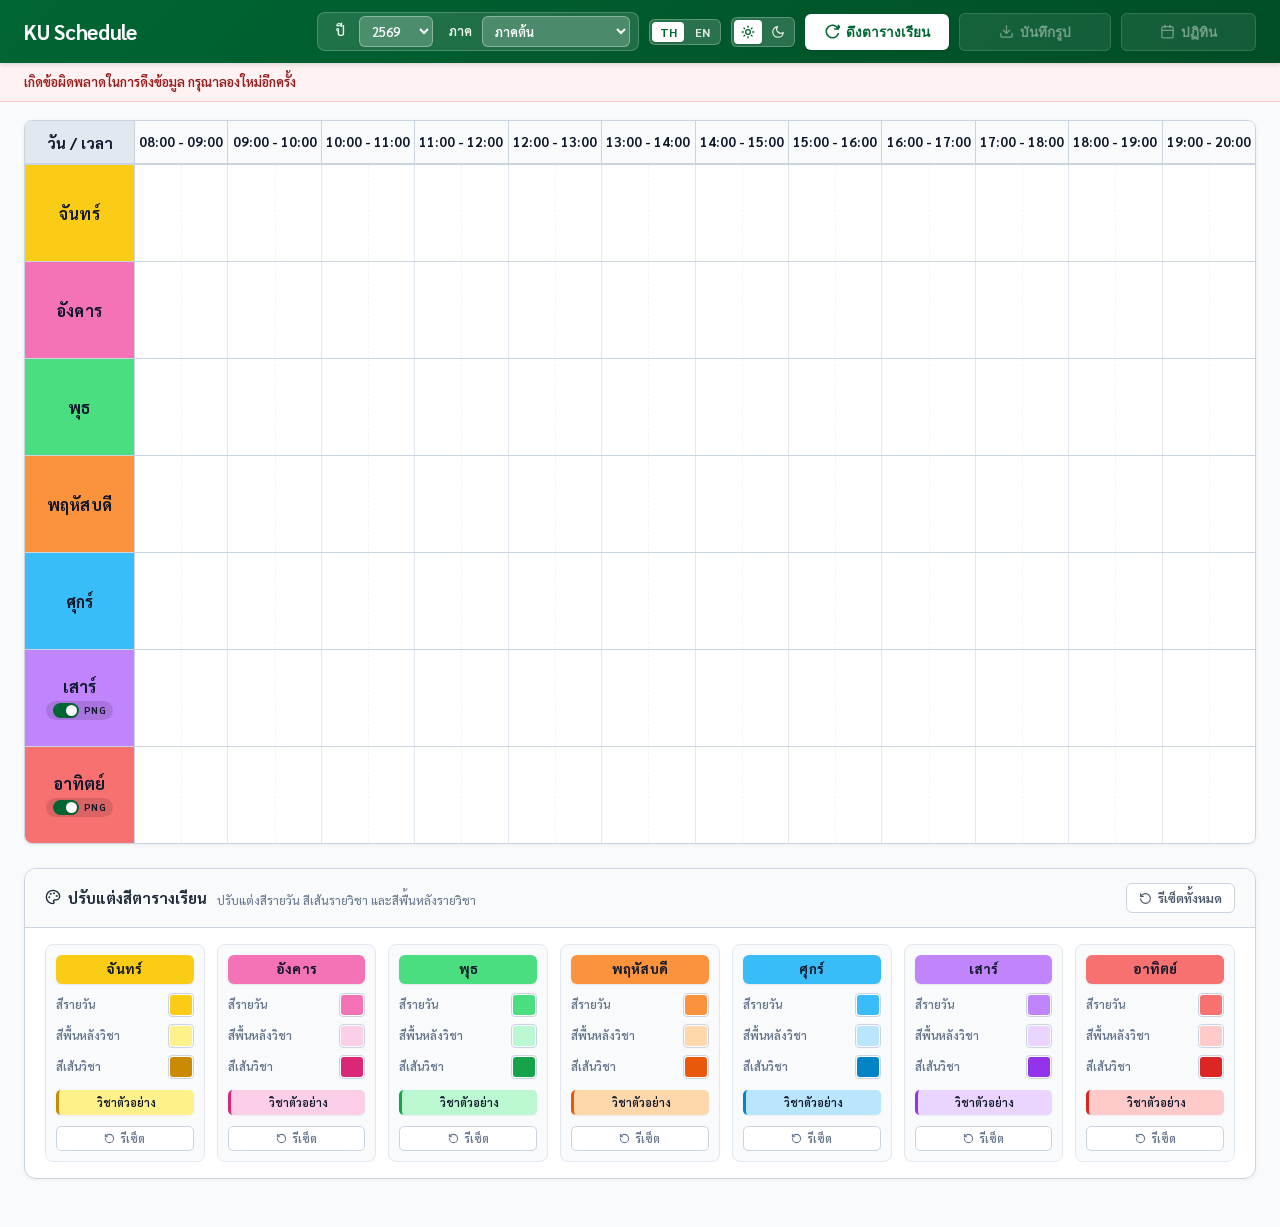
==== commit e501a1b3: "feat: add color customizer component and schedule app controller" ====
--- a/index.html
+++ b/index.html
@@ -13,6 +13,7 @@
   <link rel="stylesheet" href="css/grid.css">
   <link rel="stylesheet" href="css/export.css">
   <link rel="stylesheet" href="css/modal.css">
+  <link rel="stylesheet" href="css/customizer.css">
 </head>
 
 <body>
@@ -129,6 +130,38 @@
           <span id="exportCredit" class="export-credit">สร้างโดย KU Schedule Chrome Extension</span>
         </div>
       </div>
+
+      <!-- เมนูตั้งค่าสีตารางเรียน (อยู่นอกพื้นที่บันทึกรูปภาพล่างสุด) -->
+      <section id="customizerSection" class="customizer-section" aria-label="ปรับแต่งสีตารางเรียน">
+        <div class="customizer-header">
+          <div class="customizer-title-wrap">
+            <h3 id="customizerTitle" class="customizer-title">
+              <svg class="icon" viewBox="0 0 24 24" width="16" height="16" fill="none" stroke="currentColor" stroke-width="2" stroke-linecap="round" stroke-linejoin="round">
+                <circle cx="13.5" cy="6.5" r=".5" fill="currentColor"></circle>
+                <circle cx="17.5" cy="10.5" r=".5" fill="currentColor"></circle>
+                <circle cx="8.5" cy="7.5" r=".5" fill="currentColor"></circle>
+                <circle cx="6.5" cy="12.5" r=".5" fill="currentColor"></circle>
+                <path d="M12 2C6.5 2 2 6.5 2 12s4.5 10 10 10c.926 0 1.648-.746 1.648-1.688 0-.437-.18-.835-.437-1.125-.29-.289-.438-.652-.438-1.125a1.64 1.64 0 0 1 1.668-1.668h1.996c3.051 0 5.563-2.512 5.563-5.563C21.996 6.5 17.5 2 12 2z"></path>
+              </svg>
+              <span id="customizerTitleText">ปรับแต่งสีตารางเรียน</span>
+            </h3>
+            <span id="customizerSubtitle" class="customizer-subtitle">ปรับแต่งสีรายวัน สีเส้นรายวิชา และสีพื้นหลังรายวิชา</span>
+          </div>
+          <div class="customizer-actions">
+            <button type="button" id="resetColorsBtn" class="btn-reset-colors" title="รีเซ็ตสีทั้งหมดกลับเป็นค่าเริ่มต้น">
+              <svg class="icon" viewBox="0 0 24 24" width="13" height="13" fill="none" stroke="currentColor" stroke-width="2" stroke-linecap="round" stroke-linejoin="round">
+                <path d="M3 12a9 9 0 1 0 9-9 9.75 9.75 0 0 0-6.74 2.74L3 8"></path>
+                <path d="M3 3v5h5"></path>
+              </svg>
+              <span id="resetColorsBtnText">กลับเป็นค่าเริ่มต้น</span>
+            </button>
+          </div>
+        </div>
+
+        <div class="customizer-body">
+          <div id="customizerDaysGrid" class="customizer-days-grid"></div>
+        </div>
+      </section>
     </main>
   </div>
 
@@ -197,6 +230,7 @@
   <script src="js/export-png.js"></script>
   <script src="js/export-ics.js"></script>
   <script src="js/google-calendar.js"></script>
+  <script src="js/customizer.js"></script>
   <script src="js/app.js"></script>
 </body>
 
--- a/css/grid.css
+++ b/css/grid.css
@@ -94,14 +94,119 @@
   flex-shrink: 0;
   box-sizing: border-box;
   display: flex;
+  flex-direction: column;
   align-items: center;
   justify-content: center;
+  gap: 5px;
   border-right: 1px solid var(--border-color);
   font-weight: 700;
   font-size: 16px;
   letter-spacing: 0.2px;
   background-color: #f8fafc;
   color: #0f172a;
+}
+
+.day-label-text {
+  line-height: 1.2;
+}
+
+/* Weekend Export PNG Toggle Switch */
+.day-toggle-wrap {
+  display: inline-flex;
+  align-items: center;
+  gap: 5px;
+  padding: 2px 7px;
+  border-radius: 12px;
+  background-color: rgba(0, 0, 0, 0.12);
+  cursor: pointer;
+  user-select: none;
+  transition: all 0.15s ease;
+}
+
+.day-toggle-wrap:hover {
+  background-color: rgba(0, 0, 0, 0.2);
+}
+
+.day-toggle-wrap:active {
+  transform: scale(0.95);
+}
+
+[data-theme="dark"] .day-toggle-wrap {
+  background-color: rgba(0, 0, 0, 0.35);
+}
+
+[data-theme="dark"] .day-toggle-wrap:hover {
+  background-color: rgba(0, 0, 0, 0.5);
+}
+
+.day-toggle-switch {
+  position: relative;
+  display: inline-block;
+  width: 26px;
+  height: 15px;
+  cursor: pointer;
+  margin: 0;
+  flex-shrink: 0;
+}
+
+.day-toggle-switch input {
+  opacity: 0;
+  width: 0;
+  height: 0;
+  position: absolute;
+}
+
+.day-toggle-slider {
+  position: absolute;
+  top: 0;
+  left: 0;
+  right: 0;
+  bottom: 0;
+  background-color: rgba(0, 0, 0, 0.28);
+  border-radius: 15px;
+  transition: all 0.2s cubic-bezier(0.4, 0, 0.2, 1);
+}
+
+.day-toggle-slider::before {
+  content: "";
+  position: absolute;
+  height: 11px;
+  width: 11px;
+  left: 2px;
+  bottom: 2px;
+  background-color: #ffffff;
+  border-radius: 50%;
+  transition: all 0.2s cubic-bezier(0.4, 0, 0.2, 1);
+  box-shadow: 0 1px 2px rgba(0, 0, 0, 0.25);
+}
+
+.day-toggle-switch input:checked + .day-toggle-slider {
+  background-color: #006633;
+}
+
+[data-theme="dark"] .day-toggle-switch input:checked + .day-toggle-slider {
+  background-color: #10b981;
+}
+
+.day-toggle-switch input:checked + .day-toggle-slider::before {
+  transform: translateX(11px);
+}
+
+.day-toggle-badge {
+  font-size: 10px;
+  font-weight: 700;
+  letter-spacing: 0.5px;
+  color: #0f172a;
+  line-height: 1;
+}
+
+[data-theme="dark"] .day-toggle-badge {
+  color: #ffffff;
+}
+
+.day-toggle-badge.off {
+  opacity: 0.45;
+  text-decoration: line-through;
 }
 
 .day-mon .day-label {
--- a/css/export.css
+++ b/css/export.css
@@ -49,6 +49,16 @@
   display: flex !important;
 }
 
+.is-exporting .day-toggle-wrap {
+  display: none !important;
+}
+
+.is-exporting .day-label {
+  display: flex !important;
+  align-items: center !important;
+  justify-content: center !important;
+}
+
 .is-exporting .export-footer {
   display: flex !important;
 }
--- a/css/customizer.css
+++ b/css/customizer.css
@@ -0,0 +1,268 @@
+/* ==========================================================================
+   Color Customizer Component (Outside & Below Schedule Table)
+   ========================================================================== */
+.customizer-section {
+  margin-top: 24px;
+  background-color: #ffffff;
+  border: 1px solid var(--border-color);
+  border-radius: 12px;
+  box-shadow: 0 1px 4px rgba(0, 0, 0, 0.05);
+  overflow: hidden;
+  transition: all 0.2s ease;
+}
+
+[data-theme="dark"] .customizer-section {
+  background-color: #111c2e;
+  border-color: #334155;
+  box-shadow: 0 4px 12px rgba(0, 0, 0, 0.35);
+}
+
+.customizer-header {
+  display: flex;
+  align-items: center;
+  justify-content: space-between;
+  padding: 14px 20px;
+  background-color: #f8fafc;
+  border-bottom: 1px solid var(--border-color);
+  gap: 12px;
+  flex-wrap: wrap;
+}
+
+[data-theme="dark"] .customizer-header {
+  background-color: #0b1120;
+  border-bottom-color: #334155;
+}
+
+.customizer-title-wrap {
+  display: flex;
+  align-items: baseline;
+  gap: 10px;
+  flex-wrap: wrap;
+}
+
+.customizer-title {
+  font-size: 15px;
+  font-weight: 700;
+  color: var(--text-main);
+  display: flex;
+  align-items: center;
+  gap: 7px;
+  margin: 0;
+}
+
+.customizer-subtitle {
+  font-size: 12.5px;
+  color: var(--text-muted);
+}
+
+.customizer-actions {
+  display: flex;
+  align-items: center;
+  gap: 8px;
+}
+
+.btn-reset-colors {
+  display: inline-flex;
+  align-items: center;
+  gap: 6px;
+  padding: 6px 12px;
+  font-size: 12.5px;
+  font-weight: 600;
+  font-family: var(--font-sans);
+  color: #475569;
+  background-color: #ffffff;
+  border: 1px solid #cbd5e1;
+  border-radius: 6px;
+  cursor: pointer;
+  transition: all 0.15s ease;
+  white-space: nowrap;
+}
+
+.btn-reset-colors:hover {
+  background-color: #f1f5f9;
+  color: #0f172a;
+  border-color: #94a3b8;
+}
+
+[data-theme="dark"] .btn-reset-colors {
+  background-color: #1e293b;
+  color: #cbd5e1;
+  border-color: #475569;
+}
+
+[data-theme="dark"] .btn-reset-colors:hover {
+  background-color: #334155;
+  color: #ffffff;
+  border-color: #64748b;
+}
+
+.customizer-body {
+  padding: 16px 20px;
+}
+
+.customizer-days-grid {
+  display: grid;
+  grid-template-columns: repeat(7, 1fr);
+  gap: 12px;
+}
+
+@media (max-width: 1100px) {
+  .customizer-days-grid {
+    grid-template-columns: repeat(auto-fit, minmax(130px, 1fr));
+  }
+}
+
+.customizer-day-card {
+  background-color: #f8fafc;
+  border: 1px solid #e2e8f0;
+  border-radius: 8px;
+  padding: 10px;
+  display: flex;
+  flex-direction: column;
+  gap: 9px;
+  transition: all 0.15s ease;
+}
+
+.customizer-day-card:hover {
+  border-color: #cbd5e1;
+  box-shadow: 0 2px 6px rgba(0, 0, 0, 0.04);
+}
+
+[data-theme="dark"] .customizer-day-card {
+  background-color: #0f172a;
+  border-color: #1e293b;
+}
+
+[data-theme="dark"] .customizer-day-card:hover {
+  border-color: #334155;
+}
+
+.day-badge-header {
+  font-size: 13.5px;
+  font-weight: 700;
+  text-align: center;
+  padding: 5px 8px;
+  border-radius: 6px;
+  letter-spacing: 0.2px;
+  box-shadow: 0 1px 2px rgba(0, 0, 0, 0.08);
+  transition: background-color 0.15s ease, color 0.15s ease;
+}
+
+.color-control-group {
+  display: flex;
+  flex-direction: column;
+  gap: 7px;
+}
+
+.color-control-item {
+  display: flex;
+  align-items: center;
+  justify-content: space-between;
+  gap: 4px;
+}
+
+.color-control-label {
+  font-size: 11px;
+  font-weight: 600;
+  color: var(--text-muted);
+  white-space: nowrap;
+}
+
+.color-input-wrapper {
+  position: relative;
+  display: inline-flex;
+  align-items: center;
+}
+
+.color-input-wrapper input[type="color"] {
+  -webkit-appearance: none;
+  -moz-appearance: none;
+  appearance: none;
+  width: 26px;
+  height: 24px;
+  padding: 0;
+  border: 1px solid #cbd5e1;
+  border-radius: 4px;
+  cursor: pointer;
+  background: transparent;
+  outline: none;
+  transition: transform 0.1s ease;
+}
+
+[data-theme="dark"] .color-input-wrapper input[type="color"] {
+  border-color: #475569;
+}
+
+.color-input-wrapper input[type="color"]::-webkit-color-swatch-wrapper {
+  padding: 1px;
+}
+
+.color-input-wrapper input[type="color"]::-webkit-color-swatch {
+  border: none;
+  border-radius: 3px;
+}
+
+.color-input-wrapper input[type="color"]::-moz-color-swatch {
+  border: none;
+  border-radius: 3px;
+}
+
+.color-input-wrapper input[type="color"]:hover {
+  transform: scale(1.08);
+}
+
+.customizer-preview-box {
+  margin-top: 2px;
+  padding: 5px 6px;
+  border-radius: 5px;
+  border-left: 3px solid transparent;
+  font-size: 11px;
+  font-weight: 600;
+  text-align: center;
+  white-space: nowrap;
+  overflow: hidden;
+  text-overflow: ellipsis;
+  box-shadow: 0 1px 2px rgba(0, 0, 0, 0.05);
+  transition: background-color 0.15s ease, border-color 0.15s ease, color 0.15s ease;
+}
+
+.btn-day-reset {
+  display: inline-flex;
+  align-items: center;
+  justify-content: center;
+  gap: 5px;
+  width: 100%;
+  padding: 4px 8px;
+  font-size: 11px;
+  font-weight: 600;
+  font-family: var(--font-sans);
+  color: var(--text-muted);
+  background-color: #ffffff;
+  border: 1px solid #cbd5e1;
+  border-radius: 5px;
+  cursor: pointer;
+  transition: all 0.15s ease;
+  margin-top: 2px;
+}
+
+.btn-day-reset:hover {
+  background-color: #f1f5f9;
+  color: #0f172a;
+  border-color: #94a3b8;
+}
+
+.btn-day-reset:active {
+  transform: scale(0.96);
+}
+
+[data-theme="dark"] .btn-day-reset {
+  background-color: #1e293b;
+  color: #cbd5e1;
+  border-color: #334155;
+}
+
+[data-theme="dark"] .btn-day-reset:hover {
+  background-color: #334155;
+  color: #ffffff;
+  border-color: #64748b;
+}
